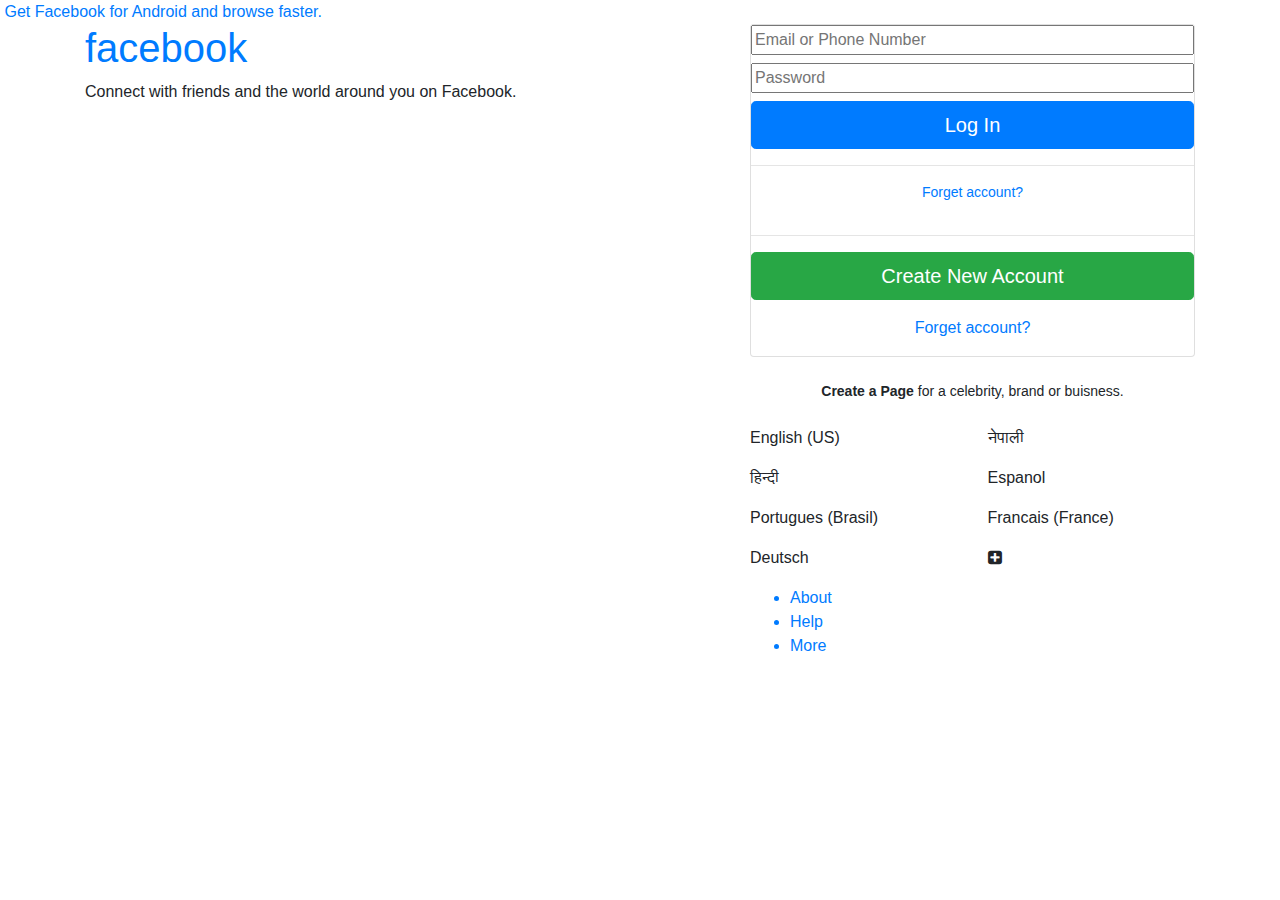
==== bootstrap/index.html @ 76d392cb "HTML file" ====
<!DOCTYPE html>
<html lang="en">

<head>
    <meta charset="UTF-8">
    <meta name="viewport" content="width=device-width, initial-scale=1.0">
    <title>Facebook - Log In or Sign Up</title>
    <!--Bootstrap-->
    <link rel="stylesheet" href="https://stackpath.bootstrapcdn.com/bootstrap/4.3.1/css/bootstrap.min.css"
        integrity="sha384-ggOyR0iXCbMQv3Xipma34MD+dH/1fQ784/j6cY/iJTQUOhcWr7x9JvoRxT2MZw1T" crossorigin="anonymous">
    <!--Fontawesome CDN link-->
    <link rel="stylesheet" href="https://stackpath.bootstrapcdn.com/font-awesome/4.7.0/css/font-awesome.min.css">
    <!--External CSS StyleSheet-->
    <link rel="stylesheet" href="style.css">
    <!--Google fonts-->
    <link
        href="https://fonts.googleapis.com/css2?family=Audiowide&family=B612+Mono&family=Nosifer&family=Pacifico&display=swap"
        rel="stylesheet">
    <link href="https://fonts.googleapis.com/css2?family=Pacifico&display=swap" rel="stylesheet">
    <link
        href="https://fonts.googleapis.com/css2?family=Audiowide&family=B612+Mono&family=Days+One&family=Nosifer&family=Pacifico&display=swap"
        rel="stylesheet">
</head>

<body>

    <div class="facebook">
        <div class="mobile-top-view">
            <img src="fb-mobile.png" alt="">
            <a href="#">Get Facebook for Android and browse faster.</a>
        </div>
        <div class="view">
            <div class="container">
                <!--Row-->
                <div class="row">
                    <!--Column 1-->
                    <div class="col title-div">
                        <div>
                            <h1 class="text-primary">facebook</h1>
                            <p>Connect with friends and the world around you on Facebook.</p>
                        </div>
                    </div>
                    <!--Column 2-->
                    <div class="col-sm-5">
                        <div class="card">

                            <div>
                                <input id="email" class="input-group" type="text" placeholder="Email or Phone Number">
                                <input id="pass" class="input-group my-2" type="password" placeholder="Password">
                                <button id="fbLogin" class="btn btn-primary btn-lg" style="width:100%;">Log In</button>
                                <hr id="hr1">
                                <p id="forgetPass1" class="text-center my-3" style="font-size: 14px;"><a href="#">Forget
                                        account?</a>
                                </p>
                            </div>
                            <hr id="hr2">
                            <button id="createAcBtn" class="btn btn-success btn-lg">Create New Account</button>
                            <p id="forgetPass2" class="text-center my-3"><a href="#">Forget account?</a></p>

                        </div>
                        <p id="form-footer" class="text-center my-4" style="font-size: 14px;"><b>Create a Page</b> for a
                            celebrity,
                            brand or buisness.
                        </p>
                        <div class="mobile-version-footer">
                            <div class="row language">
                                <div class="col">
                                    <p>English (US)</p>
                                    <p>हिन्दी</p>
                                    <p>Portugues (Brasil)</p>
                                    <p>Deutsch</p>
                                </div>
                                <div class="col">
                                    <p>नेपाली</p>
                                    <p>Espanol</p>
                                    <p>Francais (France)</p>
                                    <p><i class="fa fa-plus-square"></i></p>
                                </div>
                            </div>
                            <div class="nav">
                                <ul>
                                    <a href="">
                                        <li>About</li>
                                    </a>
                                    <a href="">
                                        <li>Help</li>
                                    </a>
                                    <a href="">
                                        <li>More</li>
                                    </a>
                                </ul>
                            </div>
                        </div>
                    </div>
                    <!--Row End-->
                </div>
            </div>
        </div>
    </div>


</body>

</html>
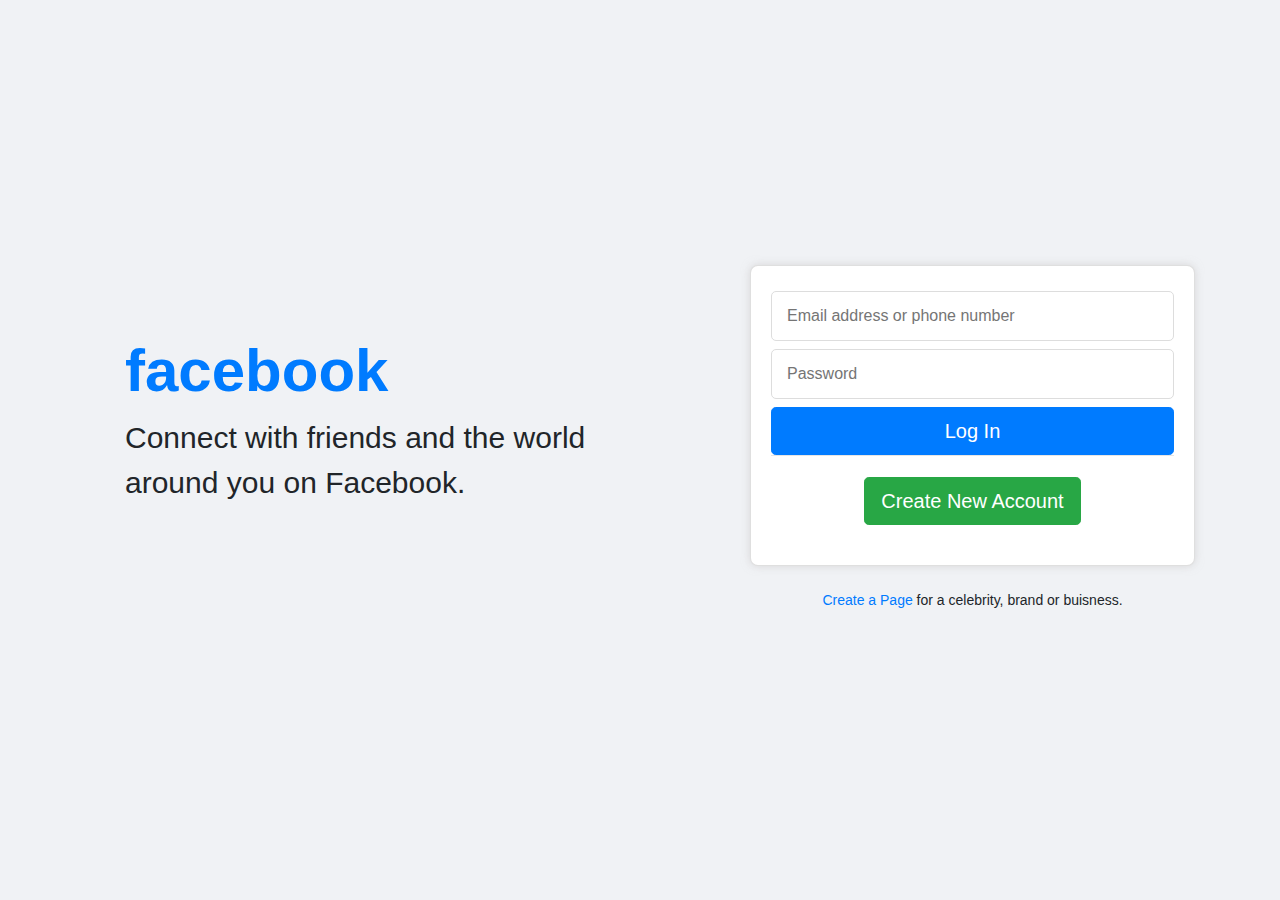
==== commit 83b6dafa: "Part_2 Bootstrap file" ====
--- a/bootstrap/index.html
+++ b/bootstrap/index.html
@@ -25,74 +25,123 @@
 <body>
 
     <div class="facebook">
-        <div class="mobile-top-view">
-            <img src="fb-mobile.png" alt="">
-            <a href="#">Get Facebook for Android and browse faster.</a>
-        </div>
         <div class="view">
             <div class="container">
-                <!--Row-->
+                <!--Begin Row-->
                 <div class="row">
-                    <!--Column 1-->
+                    <!--First Column-->
                     <div class="col title-div">
                         <div>
                             <h1 class="text-primary">facebook</h1>
                             <p>Connect with friends and the world around you on Facebook.</p>
                         </div>
+
+                        <!--End First Column-->
                     </div>
-                    <!--Column 2-->
+
+                    <!--Second Column-->
                     <div class="col-sm-5">
                         <div class="card">
 
                             <div>
-                                <input id="email" class="input-group" type="text" placeholder="Email or Phone Number">
+                                <input id="email" class="input-group" type="text" placeholder="Email address or phone number">
                                 <input id="pass" class="input-group my-2" type="password" placeholder="Password">
                                 <button id="fbLogin" class="btn btn-primary btn-lg" style="width:100%;">Log In</button>
+                                <p id="forgetPass2" class="text-center my-3"><a href="#">Forget account?</a></p>
                                 <hr id="hr1">
-                                <p id="forgetPass1" class="text-center my-3" style="font-size: 14px;"><a href="#">Forget
-                                        account?</a>
-                                </p>
                             </div>
                             <hr id="hr2">
                             <button id="createAcBtn" class="btn btn-success btn-lg">Create New Account</button>
-                            <p id="forgetPass2" class="text-center my-3"><a href="#">Forget account?</a></p>
+                            
 
                         </div>
-                        <p id="form-footer" class="text-center my-4" style="font-size: 14px;"><b>Create a Page</b> for a
+                        <p id="form-footer" class="text-center my-4" style="font-size: 14px;" ><a onclick="" href="">Create a Page</a> for a
                             celebrity,
                             brand or buisness.
                         </p>
                         <div class="mobile-version-footer">
                             <div class="row language">
                                 <div class="col">
-                                    <p>English (US)</p>
-                                    <p>हिन्दी</p>
-                                    <p>Portugues (Brasil)</p>
-                                    <p>Deutsch</p>
-                                </div>
-                                <div class="col">
-                                    <p>नेपाली</p>
-                                    <p>Espanol</p>
-                                    <p>Francais (France)</p>
-                                    <p><i class="fa fa-plus-square"></i></p>
+                                    <p>English (UK)</p>
+                                    <p>
+                                        <a class="lang" onclick="" title="Afrikaans" href="">Afrikaans</a>
+                                    </p>
+                                    <p>
+                                        <a class="lang" onclick="" title="French (France)" href="">Francais (France)</a>
+                                    </p>
+                                    <p>
+                                        <a class="lang" onclick="" title="Portugues (Portugal)" href="">Portugues (Portugal)</a>
+                                    </p>
+                                    <p>
+                                        <a class="lang" onclick="" title="Germain" href="">Deutsch</a>
+                                    </p>
+                                    <p>
+                                        <a class="lang" onclick="" title="Spanish" href="">Espanol</a>
+                                    </p>
+                                    <p>
+                                        <a class="lang" onclick="" title="Italian" href="">Italiano</a>
+                                    </p>
+                                    <p>
+                                        <a class="lang" onclick="" title="Thai" href="">नेपाली</a>
+                                    </p>
+                                    <p>
+                                        <a class="lang" onclick="" title="Hindi" href="">हिन्दी</a>
+                                    </p>
+                                    <p><i class="fa fa-plus-square" title="Show more languages" href=""></i></p>
                                 </div>
                             </div>
                             <div class="nav">
                                 <ul>
-                                    <a href="">
-                                        <li>About</li>
+                                    <a onclick="" href="">
+                                        <p>Sign Up</p>
+                                    </a>
+                                    <a onclick="" href="">
+                                        <p>Log In</p>
                                     </a>
                                     <a href="">
-                                        <li>Help</li>
+                                        <p>Messenger</p>
                                     </a>
                                     <a href="">
-                                        <li>More</li>
+                                        <p>Facebook Lite</p>
+                                    </a>
+                                    <a href="">
+                                        <p>Watch</p>
+                                    </a>
+                                    <a href="">
+                                        <p>People</p>
+                                    </a>
+                                    <a href="">
+                                        <p>Pages</p>
+                                    </a>
+                                    <a href="">
+                                        <p>Groups</p>
+                                    </a>
+                                    <a href="">
+                                        <p>Jobs</p>
+                                    </a>
+                                    <a href="">
+                                        <p>Instagram</p>
+                                    </a>
+                                    <a href="">
+                                        <p>Services</p>
+                                    </a>
+                                    <a href="">
+                                        <p>Privacy</p>
+                                    </a>
+                                    <a href="">
+                                        <p>Terms</p>
+                                    </a>
+                                    <a href="">
+                                        <p>Help</p>
                                     </a>
                                 </ul>
                             </div>
                         </div>
+
+                        <!--End Second Column-->
                     </div>
-                    <!--Row End-->
+
+                    <!--End Row-->
                 </div>
             </div>
         </div>
--- a/bootstrap/style.css
+++ b/bootstrap/style.css
@@ -0,0 +1,151 @@
+body{
+    background: #f0f2f5;
+    overflow-y: scroll;
+}
+.view{
+    height: 100vh;
+    display: flex;
+    justify-content: center;
+    align-items: center;
+}
+
+.title-div{
+    margin-top: 70px;
+}
+.title-div div{
+    padding: 0 40px;
+}
+.title-div h1{
+    font-size: 60px;
+    font-weight: 900;
+}
+.title-div p{
+    font-size: 30px;
+}
+.card{
+    padding: 20px;
+    box-shadow: 0 0 8px rgba(192, 188, 188, 0.527);
+    border-radius: 8px;
+    box-shadow: lightslategray;
+}
+.input-group{
+    height: 50px;
+    border: 1px solid rgb(221, 221, 221);
+    border-radius: 5px;
+    padding: 0 15px;
+    margin-top: 5px;
+}
+#hr1{
+    display: none;
+}
+#hr2{
+    margin-top: 0px;
+}
+#forgetPass2{
+    display: none;
+}
+
+#createAcBtn{
+    display: block;
+    margin: 0 auto;
+    margin-top: 5px;
+    margin-bottom: 20px;
+}
+.mobile-version-footer{
+    display: none;
+    color: darkgray;
+}
+@media screen and (max-width:768px){
+    .title-div div{
+        padding: 0px;
+    }
+    .title-div h1{
+        font-size: 40px;
+    }
+    .title-div p{
+        font-size: 20px;
+    }
+    .card{
+        padding: 20px;
+        box-shadow: darkgray;
+        border: none;
+    }
+}
+
+@media screen and (max-width:575px){
+    
+    .title-div{
+        margin-top: -60px;
+    }
+    .title-div h1{
+        margin-top: 75px;
+        text-align: center;
+        font-size: 50px;
+    }
+    .title-div p{
+        display: flex;
+        text-align: center;
+        text-decoration-style: double;
+    }
+    .card{
+        padding: 5px;
+    }
+    
+    #hr2{
+        display: none;
+    }
+    #hr1{
+        display: block;
+        margin-top: 20px;
+    }
+    #hr1::before{
+        position: absolute;
+        content: "or";
+        left: 50%;
+        transform: translateX(-50%);
+        margin-top: -12px;
+        background: #fff;
+        padding: 0 10px;
+        color: #333;
+    }
+    #forgetPass2{
+        display: block;
+        font-size: 15px;
+    }
+    #forgetPass2 a{
+        color: rgba(0, 68, 255, 0.6);
+    }
+    #form-footer{
+        display: none;
+    }
+    .mobile-version-footer{
+        display: block;
+        margin-top: 30px;
+        color: darkgray;
+    }
+    .language p{
+        text-align: center;
+        font-size: 13px;
+        margin: 0;
+        color: darkgray;
+        float: left;
+        margin-left: 20px;
+    }
+    .nav ul{
+        text-align: center;
+        margin-top: 30px;
+        margin-left: 20px;
+        
+    }
+    .nav ul a p{
+        font-size: 13px;
+        margin: 0;
+        float: left;
+        margin-left: 20px;
+        color: darkgray;
+    }
+    
+}
+
+
+
